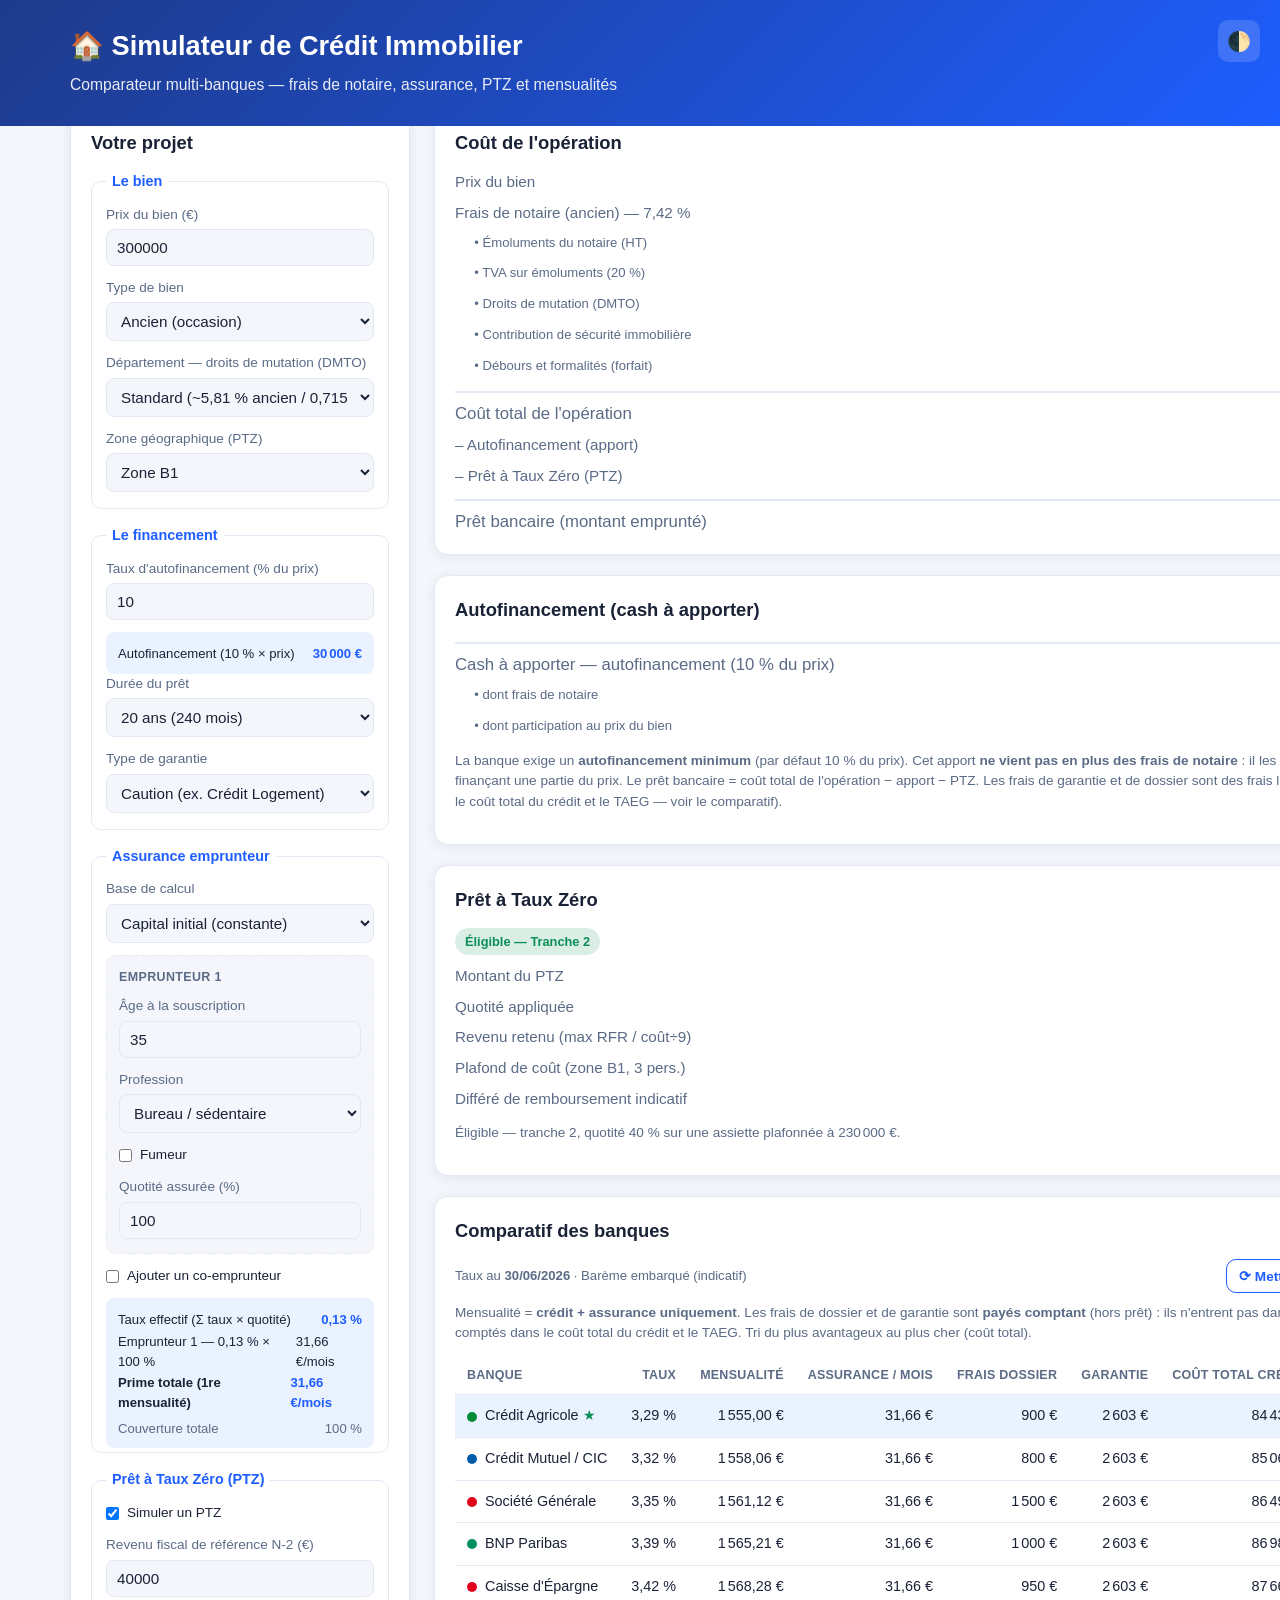
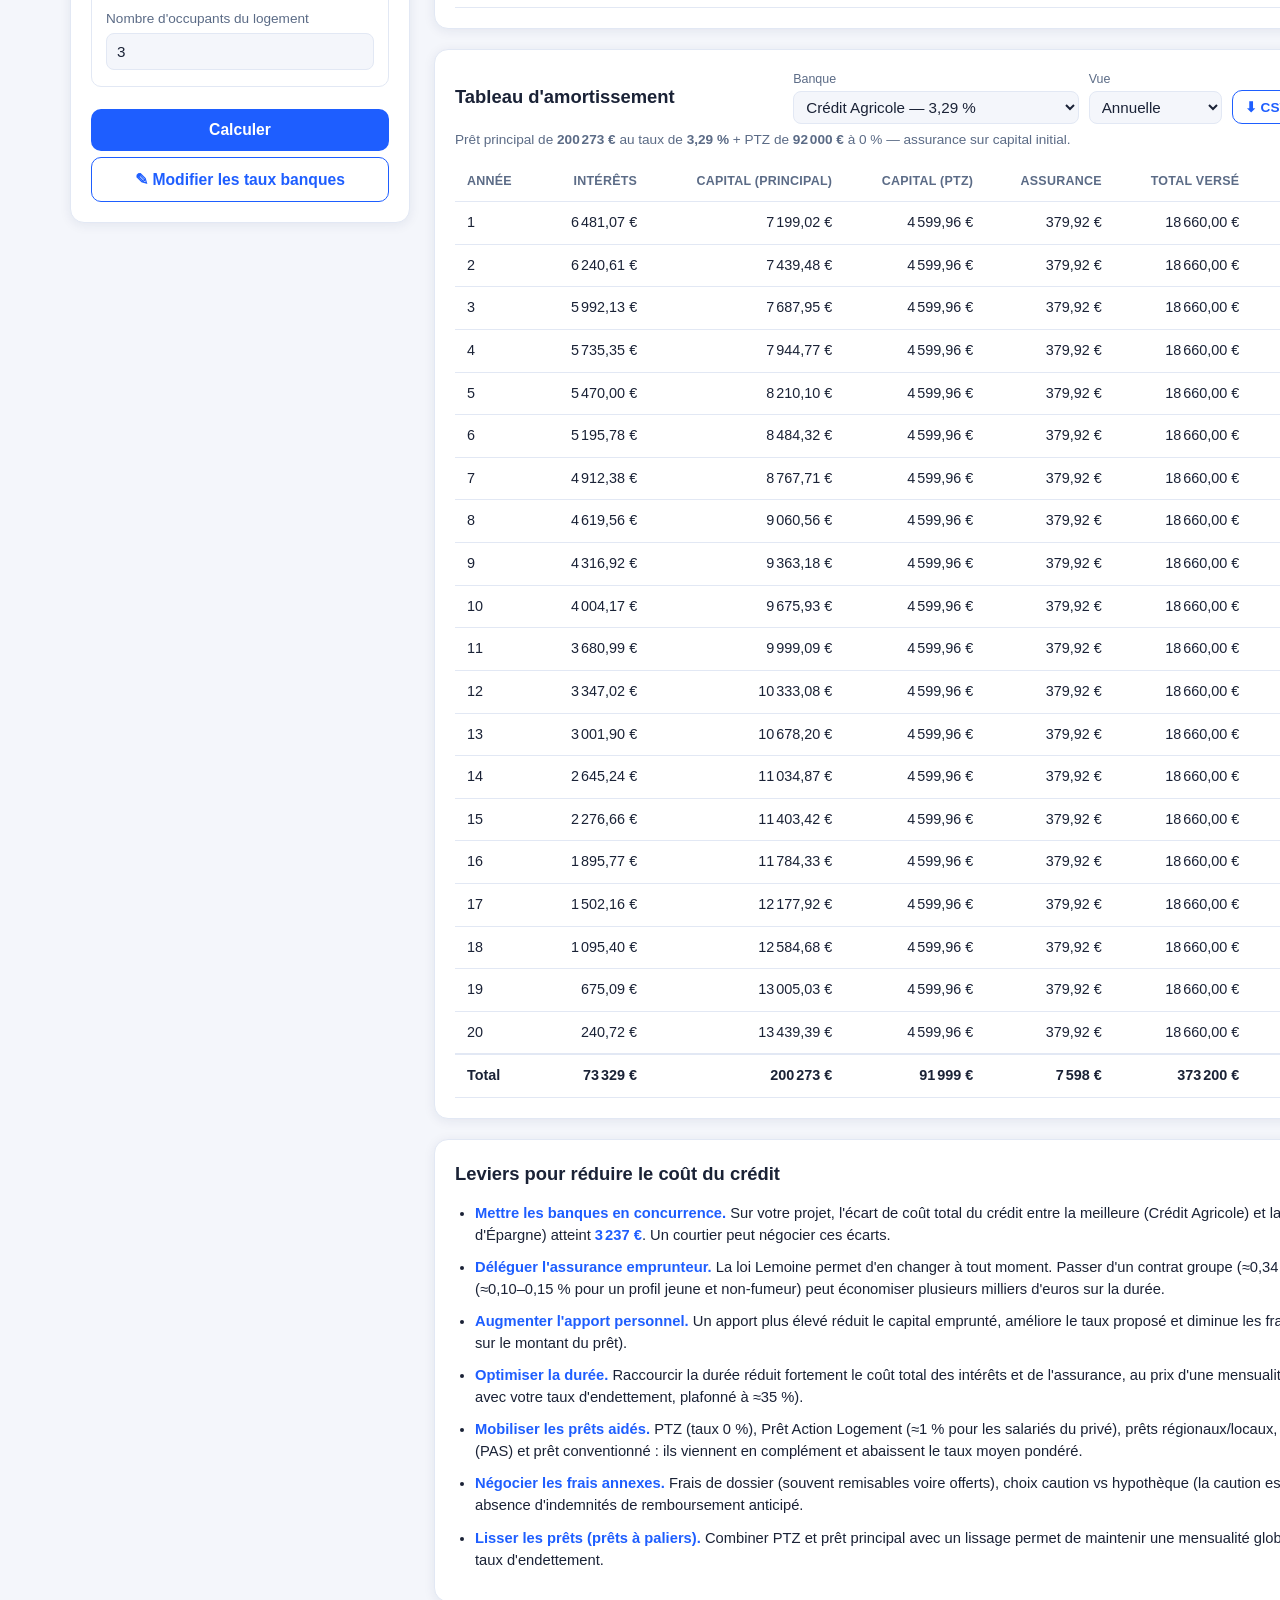
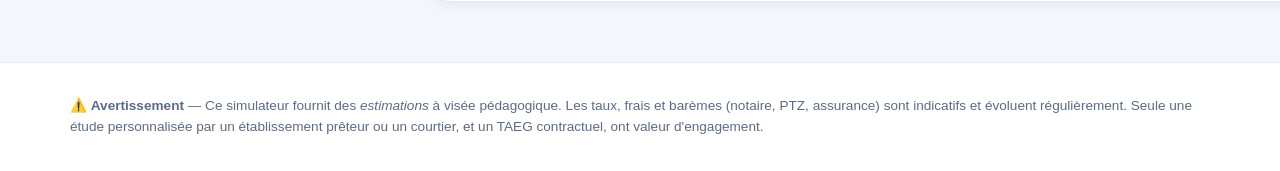
==== simulateur-credit/index.html @ 7e07e7d0 "Réorganisation : application déplacée dans le dossier simulateur-credit/ - index.html, css/, js/, da" ====
<!DOCTYPE html>
<html lang="fr">
  <head>
    <meta charset="UTF-8" />
    <meta name="viewport" content="width=device-width, initial-scale=1.0" />
    <title>Simulateur de Crédit Immobilier — Comparateur multi-banques</title>
    <meta
      name="description"
      content="Plateforme de simulation de crédit immobilier : frais de notaire (neuf/ancien), frais de dossier, assurance emprunteur, PTZ et comparaison des mensualités entre les banques les plus compétitives."
    />
    <link rel="stylesheet" href="css/styles.css" />
  </head>
  <body>
    <header class="site-header">
      <div class="wrap">
        <h1>🏠 Simulateur de Crédit Immobilier</h1>
        <p class="subtitle">
          Comparateur multi-banques — frais de notaire, assurance, PTZ et mensualités
        </p>
        <button id="theme-toggle" class="theme-toggle" title="Basculer clair/sombre" aria-label="Thème">
          🌓
        </button>
      </div>
    </header>

    <main class="wrap layout">
      <!-- ============ COLONNE DE SAISIE ============ -->
      <section class="panel inputs" aria-label="Paramètres de simulation">
        <h2>Votre projet</h2>

        <fieldset>
          <legend>Le bien</legend>
          <label>
            Prix du bien (€)
            <input type="number" id="prix" value="300000" min="0" step="1000" />
          </label>

          <label>
            Type de bien
            <select id="typeBien">
              <option value="ancien">Ancien (occasion)</option>
              <option value="neuf">Neuf (VEFA / construction)</option>
            </select>
          </label>

          <label>
            Département — droits de mutation (DMTO)
            <select id="dmto">
              <option value="">Standard (~5,81 % ancien / 0,715 % neuf)</option>
              <option value="0.0509006">Taux réduit (~5,09 % — départements concernés)</option>
              <option value="0.0631065">Majoré 2025 (+0,5 pt, ~6,31 % ancien)</option>
            </select>
          </label>

          <label>
            Zone géographique (PTZ)
            <select id="zone">
              <option value="A">Zone A</option>
              <option value="Abis">Zone A bis</option>
              <option value="B1" selected>Zone B1</option>
              <option value="B2">Zone B2</option>
              <option value="C">Zone C</option>
            </select>
          </label>
        </fieldset>

        <fieldset>
          <legend>Le financement</legend>
          <label>
            Taux d'autofinancement (% du prix)
            <input type="number" id="autofinPct" value="10" min="0" max="100" step="0.5" />
          </label>
          <div id="autofinMontant" class="assur-calc"></div>

          <label>
            Durée du prêt
            <select id="duree">
              <option value="180">15 ans (180 mois)</option>
              <option value="240" selected>20 ans (240 mois)</option>
              <option value="300">25 ans (300 mois)</option>
            </select>
          </label>

          <label>
            Type de garantie
            <select id="garantie">
              <option value="caution">Caution (ex. Crédit Logement)</option>
              <option value="hypotheque">Hypothèque / IPPD</option>
            </select>
          </label>
        </fieldset>

        <fieldset>
          <legend>Assurance emprunteur</legend>
          <label>
            Base de calcul
            <select id="assuranceBase">
              <option value="initial">Capital initial (constante)</option>
              <option value="restant">Capital restant dû (dégressive)</option>
            </select>
          </label>

          <div class="borrower">
            <div class="borrower-title">Emprunteur 1</div>
            <label>
              Âge à la souscription
              <input type="number" id="age1" value="35" min="18" max="85" step="1" />
            </label>
            <label>
              Profession
              <select id="prof1">
                <option value="sedentaire">Bureau / sédentaire</option>
                <option value="deplacements">Déplacements fréquents</option>
                <option value="manuelle">Manuelle / à risque</option>
                <option value="risque">Très à risque (hauteur, etc.)</option>
              </select>
            </label>
            <label class="checkbox"><input type="checkbox" id="fum1" /> Fumeur</label>
            <label>
              Quotité assurée (%)
              <input type="number" id="quot1" value="100" min="0" max="100" step="10" />
            </label>
          </div>

          <label class="checkbox">
            <input type="checkbox" id="coEmp" /> Ajouter un co-emprunteur
          </label>

          <div class="borrower" id="borrower2" hidden>
            <div class="borrower-title">Co-emprunteur</div>
            <label>
              Âge à la souscription
              <input type="number" id="age2" value="35" min="18" max="85" step="1" />
            </label>
            <label>
              Profession
              <select id="prof2">
                <option value="sedentaire">Bureau / sédentaire</option>
                <option value="deplacements">Déplacements fréquents</option>
                <option value="manuelle">Manuelle / à risque</option>
                <option value="risque">Très à risque (hauteur, etc.)</option>
              </select>
            </label>
            <label class="checkbox"><input type="checkbox" id="fum2" /> Fumeur</label>
            <label>
              Quotité assurée (%)
              <input type="number" id="quot2" value="100" min="0" max="100" step="10" />
            </label>
          </div>

          <div id="assuranceCalc" class="assur-calc"></div>
        </fieldset>

        <fieldset>
          <legend>Prêt à Taux Zéro (PTZ)</legend>
          <label class="checkbox">
            <input type="checkbox" id="ptzActif" checked />
            Simuler un PTZ
          </label>
          <label>
            Revenu fiscal de référence N-2 (€)
            <input type="number" id="ptzRevenus" value="40000" min="0" step="1000" />
          </label>
          <label>
            Nombre d'occupants du logement
            <input type="number" id="ptzPersonnes" value="3" min="1" max="8" step="1" />
          </label>
        </fieldset>

        <button id="simuler" class="btn-primary">Calculer</button>
        <button id="editRates" class="btn-secondary">✎ Modifier les taux banques</button>
      </section>

      <!-- ============ COLONNE DE RÉSULTATS ============ -->
      <section class="results" aria-live="polite">
        <!-- Récapitulatif coût d'acquisition -->
        <div class="panel">
          <h2>Coût de l'opération</h2>
          <div id="recapAcquisition" class="recap-grid"></div>
        </div>

        <!-- Autofinancement (cash à apporter) -->
        <div class="panel" id="comptantPanel">
          <h2>Autofinancement (cash à apporter)</h2>
          <div id="comptantRecap" class="recap-grid"></div>
          <p class="hint" style="margin-top:12px">
            La banque exige un <strong>autofinancement minimum</strong> (par défaut 10 % du prix).
            Cet apport <strong>ne vient pas en plus des frais de notaire</strong> : il les couvre
            (~les frais), le reste finançant une partie du prix. Le prêt bancaire = coût total de
            l'opération − apport − PTZ. Les frais de garantie et de dossier sont des frais liés au
            crédit (comptés dans le coût total du crédit et le TAEG — voir le comparatif).
          </p>
        </div>

        <!-- PTZ -->
        <div class="panel" id="ptzPanel">
          <h2>Prêt à Taux Zéro</h2>
          <div id="ptzResult"></div>
        </div>

        <!-- Comparatif banques -->
        <div class="panel">
          <h2>Comparatif des banques</h2>
          <div class="rates-toolbar">
            <span id="ratesMeta" class="rates-meta"></span>
            <span class="rates-actions">
              <button id="updateRates" class="btn-secondary compact" title="Charger les taux depuis le flux configuré">⟳ Mettre à jour</button>
              <button id="editRates2" class="btn-secondary compact">✎ Modifier</button>
            </span>
          </div>
          <div id="ratesStatus" class="rates-status" hidden></div>
          <p class="hint">
            Mensualité = <strong>crédit + assurance uniquement</strong>. Les frais de dossier et de
            garantie sont <strong>payés comptant</strong> (hors prêt) : ils n'entrent pas dans la
            mensualité, mais sont comptés dans le coût total du crédit et le TAEG. Tri du plus
            avantageux au plus cher (coût total).
          </p>
          <div class="table-scroll">
            <table id="comparatif" class="compare-table">
              <thead>
                <tr>
                  <th>Banque</th>
                  <th>Taux</th>
                  <th>Mensualité</th>
                  <th>Assurance / mois</th>
                  <th>Frais dossier</th>
                  <th>Garantie</th>
                  <th>Coût total crédit</th>
                  <th>TAEG approché</th>
                </tr>
              </thead>
              <tbody></tbody>
            </table>
          </div>
        </div>

        <!-- Tableau d'amortissement -->
        <div class="panel" id="amortPanel">
          <div class="amort-head">
            <h2>Tableau d'amortissement</h2>
            <div class="amort-controls no-print">
              <label class="inline">
                Banque
                <select id="amortBanque"></select>
              </label>
              <label class="inline">
                Vue
                <select id="amortVue">
                  <option value="annuel">Annuelle</option>
                  <option value="mensuel">Mensuelle</option>
                </select>
              </label>
              <button id="exportCsv" class="btn-secondary compact">⬇ CSV</button>
              <button id="exportPdf" class="btn-secondary compact">🖨 Imprimer / PDF</button>
            </div>
          </div>
          <div id="amortMeta" class="hint"></div>
          <div class="table-scroll">
            <table id="amortTable" class="amort-table">
              <thead></thead>
              <tbody></tbody>
              <tfoot></tfoot>
            </table>
          </div>
        </div>

        <!-- Leviers d'optimisation -->
        <div class="panel levers">
          <h2>Leviers pour réduire le coût du crédit</h2>
          <ul id="leviers"></ul>
        </div>
      </section>
    </main>

    <!-- Modale d'édition des taux -->
    <div id="ratesModal" class="modal" hidden>
      <div class="modal-box">
        <h2>Taux &amp; frais par banque</h2>
        <p class="hint">
          Ajustez les taux nominaux (hors assurance) et consultez la page officielle de chaque
          banque via le lien « source ». Les taux sont mémorisés localement.
        </p>

        <fieldset>
          <legend>Mise à jour automatique</legend>
          <label>
            URL du flux de taux (JSON, CORS requis)
            <input type="url" id="feedUrl" placeholder="https://exemple.com/taux.json" />
          </label>
          <p class="hint">
            Le navigateur ne peut pas lire directement les sites des banques (CORS). Pointez vers
            un flux JSON que vous alimentez (courtier, agrégateur, ou script serveur). Voir
            <code>data/taux.sample.json</code> pour le format.
          </p>
          <div class="modal-actions">
            <button id="fetchRates" class="btn-secondary compact">⟳ Actualiser depuis la source</button>
            <button id="resetRates" class="btn-secondary compact">↺ Rétablir le barème embarqué</button>
          </div>
          <div id="modalStatus" class="rates-status" hidden></div>
        </fieldset>

        <div class="table-scroll">
          <table id="ratesTable" class="rates-table">
            <thead>
              <tr>
                <th>Banque</th>
                <th>Taux 15 ans (%)</th>
                <th>Taux 20 ans (%)</th>
                <th>Taux 25 ans (%)</th>
                <th>Frais dossier</th>
                <th>Source</th>
              </tr>
            </thead>
            <tbody></tbody>
          </table>
        </div>
        <div class="modal-actions">
          <button id="ratesSave" class="btn-primary">Appliquer</button>
          <button id="ratesClose" class="btn-secondary">Fermer</button>
        </div>
      </div>
    </div>

    <footer class="site-footer">
      <div class="wrap">
        <p>
          ⚠️ <strong>Avertissement</strong> — Ce simulateur fournit des <em>estimations</em> à
          visée pédagogique. Les taux, frais et barèmes (notaire, PTZ, assurance) sont indicatifs
          et évoluent régulièrement. Seule une étude personnalisée par un établissement prêteur ou
          un courtier, et un TAEG contractuel, ont valeur d'engagement.
        </p>
      </div>
    </footer>

    <script src="js/finance.js"></script>
    <script src="js/data.js"></script>
    <script src="js/rates.js"></script>
    <script src="js/app.js"></script>
  </body>
</html>
---- simulateur-credit/css/styles.css ----
/* styles.css — Simulateur de crédit immobilier */
:root {
  --bg: #f4f6fb;
  --panel: #ffffff;
  --ink: #1a2236;
  --muted: #5b6b86;
  --accent: #1e5eff;
  --accent-ink: #ffffff;
  --border: #e2e8f4;
  --good: #0a8f56;
  --bad: #d13c3c;
  --highlight: #eaf1ff;
  --shadow: 0 2px 12px rgba(20, 40, 90, 0.08);
  --radius: 14px;
}
:root[data-theme="dark"] {
  --bg: #0f1420;
  --panel: #182034;
  --ink: #e8edf7;
  --muted: #9aa8c2;
  --accent: #4f83ff;
  --accent-ink: #0b1020;
  --border: #26314a;
  --good: #38d08a;
  --bad: #ff6b6b;
  --highlight: #1d2942;
  --shadow: 0 2px 16px rgba(0, 0, 0, 0.4);
}

* {
  box-sizing: border-box;
}
body {
  margin: 0;
  font-family: -apple-system, BlinkMacSystemFont, "Segoe UI", Roboto, Helvetica, Arial, sans-serif;
  background: var(--bg);
  color: var(--ink);
  line-height: 1.5;
}
.wrap {
  max-width: 1180px;
  margin: 0 auto;
  padding: 0 20px;
}

/* Header */
.site-header {
  background: linear-gradient(135deg, #1e3a8a, #1e5eff);
  color: #fff;
  padding: 26px 0 30px;
  position: relative;
}
.site-header h1 {
  margin: 0;
  font-size: 1.7rem;
}
.subtitle {
  margin: 6px 0 0;
  opacity: 0.9;
  font-size: 0.98rem;
}
.theme-toggle {
  position: absolute;
  top: 20px;
  right: 20px;
  background: rgba(255, 255, 255, 0.15);
  border: none;
  color: #fff;
  font-size: 1.2rem;
  border-radius: 10px;
  width: 42px;
  height: 42px;
  cursor: pointer;
}
.theme-toggle:hover {
  background: rgba(255, 255, 255, 0.28);
}

/* Layout */
.layout {
  display: grid;
  grid-template-columns: 340px 1fr;
  gap: 24px;
  margin: -18px auto 40px;
  align-items: start;
}
@media (max-width: 900px) {
  .layout {
    grid-template-columns: 1fr;
  }
}

.panel {
  background: var(--panel);
  border: 1px solid var(--border);
  border-radius: var(--radius);
  padding: 20px;
  box-shadow: var(--shadow);
  margin-bottom: 20px;
}
.panel h2 {
  margin: 0 0 14px;
  font-size: 1.15rem;
}

/* Formulaire */
fieldset {
  border: 1px solid var(--border);
  border-radius: 10px;
  margin: 0 0 16px;
  padding: 12px 14px 4px;
}
legend {
  font-weight: 600;
  font-size: 0.9rem;
  color: var(--accent);
  padding: 0 6px;
}
label {
  display: block;
  margin-bottom: 12px;
  font-size: 0.85rem;
  color: var(--muted);
  font-weight: 500;
}
label.checkbox {
  display: flex;
  align-items: center;
  gap: 8px;
  color: var(--ink);
}
input[type="number"],
select {
  width: 100%;
  margin-top: 4px;
  padding: 9px 10px;
  border: 1px solid var(--border);
  border-radius: 8px;
  background: var(--bg);
  color: var(--ink);
  font-size: 0.95rem;
}
label.checkbox input {
  width: auto;
  margin: 0;
}
input:focus,
select:focus {
  outline: 2px solid var(--accent);
  outline-offset: 1px;
}

.btn-primary,
.btn-secondary {
  width: 100%;
  padding: 12px;
  border: none;
  border-radius: 10px;
  font-size: 0.98rem;
  font-weight: 600;
  cursor: pointer;
  margin-top: 6px;
}
.btn-primary {
  background: var(--accent);
  color: var(--accent-ink);
}
.btn-primary:hover {
  filter: brightness(1.08);
}
.btn-secondary {
  background: transparent;
  color: var(--accent);
  border: 1px solid var(--accent);
}
.btn-secondary:hover {
  background: var(--highlight);
}

/* Récap acquisition */
.recap-grid {
  display: grid;
  grid-template-columns: 1fr auto;
  gap: 8px 16px;
  font-size: 0.95rem;
}
.recap-grid .lbl {
  color: var(--muted);
}
.recap-grid .val {
  text-align: right;
  font-variant-numeric: tabular-nums;
  font-weight: 600;
}
.recap-grid .total {
  border-top: 2px solid var(--border);
  padding-top: 8px;
  margin-top: 4px;
  font-size: 1.05rem;
}
.recap-grid .sub {
  font-size: 0.82rem;
  color: var(--muted);
  padding-left: 12px;
}
.recap-grid .val.accent {
  color: var(--accent);
}
.recap-grid .val.good {
  color: var(--good);
}
.recap-grid .val.bad {
  color: var(--bad);
}

/* Tables */
.table-scroll {
  overflow-x: auto;
}
table {
  width: 100%;
  border-collapse: collapse;
  font-size: 0.9rem;
}
th,
td {
  padding: 10px 12px;
  text-align: right;
  border-bottom: 1px solid var(--border);
  white-space: nowrap;
}
th:first-child,
td:first-child {
  text-align: left;
}
thead th {
  color: var(--muted);
  font-weight: 600;
  font-size: 0.78rem;
  text-transform: uppercase;
  letter-spacing: 0.02em;
}
.compare-table tbody tr.best {
  background: var(--highlight);
}
.compare-table tbody tr.best td:first-child::after {
  content: " ★";
  color: var(--good);
}
td.num {
  font-variant-numeric: tabular-nums;
}
.bank-dot {
  display: inline-block;
  width: 10px;
  height: 10px;
  border-radius: 50%;
  margin-right: 8px;
  vertical-align: middle;
}
.hint {
  color: var(--muted);
  font-size: 0.85rem;
  margin: 0 0 12px;
}

/* Assurance emprunteur — blocs par assuré */
.borrower {
  border: 1px dashed var(--border);
  border-radius: 10px;
  padding: 12px 12px 2px;
  margin: 4px 0 12px;
  background: var(--bg);
}
.borrower[hidden] {
  display: none;
}
.borrower-title {
  font-size: 0.78rem;
  font-weight: 700;
  text-transform: uppercase;
  letter-spacing: 0.03em;
  color: var(--muted);
  margin-bottom: 10px;
}
.assur-calc {
  font-size: 0.82rem;
  color: var(--ink);
  background: var(--highlight);
  border-radius: 8px;
  padding: 10px 12px;
  margin-top: 4px;
}
.assur-calc .big {
  font-weight: 700;
  color: var(--accent);
}
.assur-calc .line {
  display: flex;
  justify-content: space-between;
  gap: 8px;
  margin-top: 2px;
}

/* Barre d'outils des taux */
.rates-toolbar {
  display: flex;
  flex-wrap: wrap;
  align-items: center;
  justify-content: space-between;
  gap: 8px;
  margin-bottom: 10px;
}
.rates-meta {
  font-size: 0.82rem;
  color: var(--muted);
}
.rates-meta a {
  color: var(--accent);
}
.rates-actions {
  display: flex;
  gap: 8px;
}
.rates-status {
  font-size: 0.85rem;
  padding: 9px 12px;
  border-radius: 8px;
  margin-bottom: 12px;
}
.rates-status.ok {
  background: rgba(10, 143, 86, 0.14);
  color: var(--good);
}
.rates-status.err {
  background: rgba(209, 60, 60, 0.13);
  color: var(--bad);
}
.rates-status.info {
  background: var(--highlight);
  color: var(--ink);
}
.rates-table a {
  color: var(--accent);
  font-size: 0.82rem;
}

/* PTZ */
.ptz-badge {
  display: inline-block;
  padding: 4px 10px;
  border-radius: 20px;
  font-size: 0.8rem;
  font-weight: 600;
  margin-bottom: 10px;
}
.ptz-badge.ok {
  background: rgba(10, 143, 86, 0.15);
  color: var(--good);
}
.ptz-badge.no {
  background: rgba(209, 60, 60, 0.13);
  color: var(--bad);
}

/* Leviers */
.levers ul {
  margin: 0;
  padding-left: 20px;
}
.levers li {
  margin-bottom: 10px;
  font-size: 0.92rem;
}
.levers li strong {
  color: var(--accent);
}

/* Modale */
.modal {
  position: fixed;
  inset: 0;
  background: rgba(10, 16, 30, 0.55);
  display: flex;
  align-items: center;
  justify-content: center;
  padding: 20px;
  z-index: 100;
}
.modal[hidden] {
  display: none;
}
.modal-box {
  background: var(--panel);
  border-radius: var(--radius);
  padding: 24px;
  max-width: 700px;
  width: 100%;
  max-height: 90vh;
  overflow-y: auto;
  box-shadow: var(--shadow);
}
.rates-table input {
  width: 90px;
  padding: 6px;
}
.modal-actions {
  display: flex;
  gap: 12px;
  margin-top: 18px;
}
.modal-actions button {
  width: auto;
  flex: 1;
}

/* Tableau d'amortissement */
.amort-head {
  display: flex;
  flex-wrap: wrap;
  align-items: center;
  justify-content: space-between;
  gap: 12px;
  margin-bottom: 6px;
}
.amort-head h2 {
  margin: 0;
}
.amort-controls {
  display: flex;
  flex-wrap: wrap;
  align-items: flex-end;
  gap: 10px;
}
label.inline {
  margin: 0;
  font-size: 0.78rem;
}
label.inline select {
  margin-top: 2px;
  padding: 6px 8px;
}
.btn-secondary.compact {
  width: auto;
  padding: 8px 12px;
  margin: 0;
  font-size: 0.85rem;
}
.amort-table tfoot td {
  font-weight: 700;
  border-top: 2px solid var(--border);
}
.amort-table tbody tr:hover {
  background: var(--highlight);
}
#amortMeta {
  margin-bottom: 12px;
}

/* Impression / PDF : n'imprimer que le tableau d'amortissement */
@media print {
  body * {
    visibility: hidden;
  }
  #amortPanel,
  #amortPanel * {
    visibility: visible;
  }
  #amortPanel {
    position: absolute;
    inset: 0;
    margin: 0;
    border: none;
    box-shadow: none;
  }
  .no-print {
    display: none !important;
  }
  .table-scroll {
    overflow: visible;
  }
}

/* Footer */
.site-footer {
  background: var(--panel);
  border-top: 1px solid var(--border);
  padding: 20px 0;
  font-size: 0.85rem;
  color: var(--muted);
}
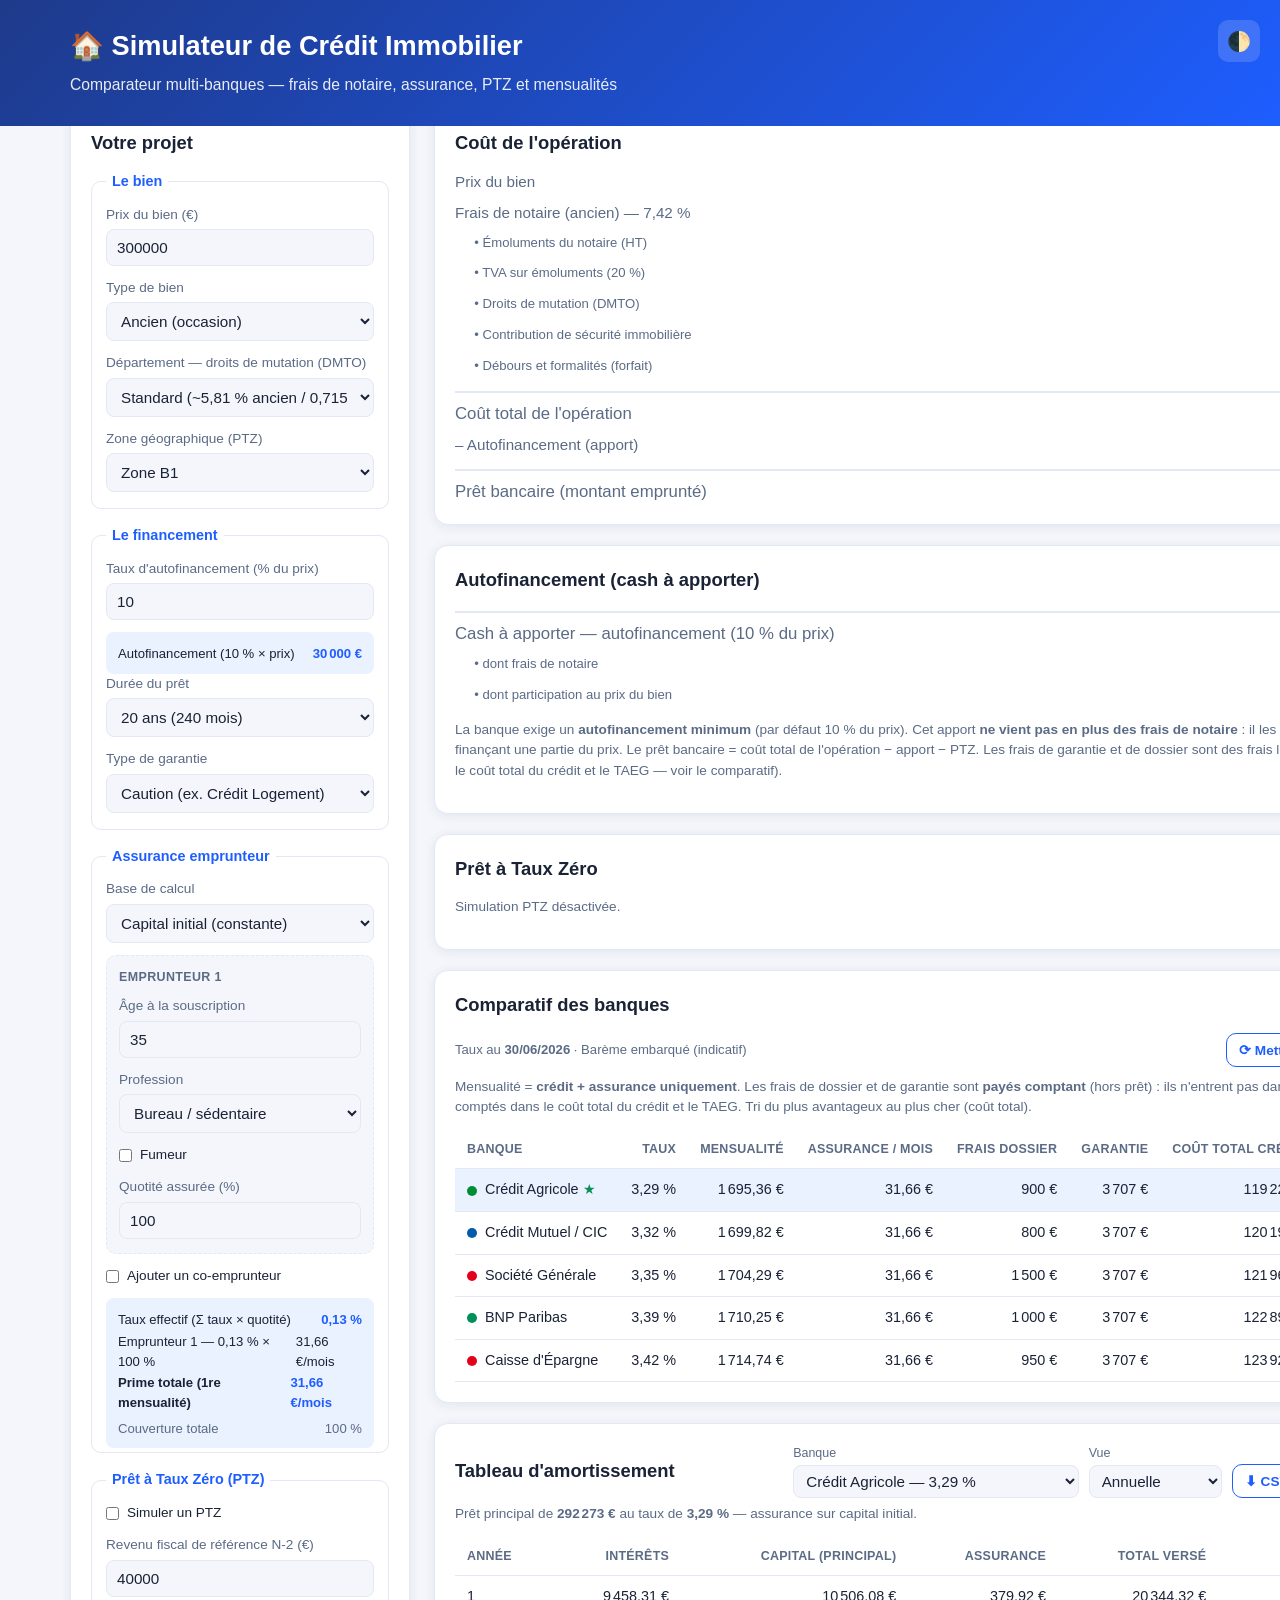
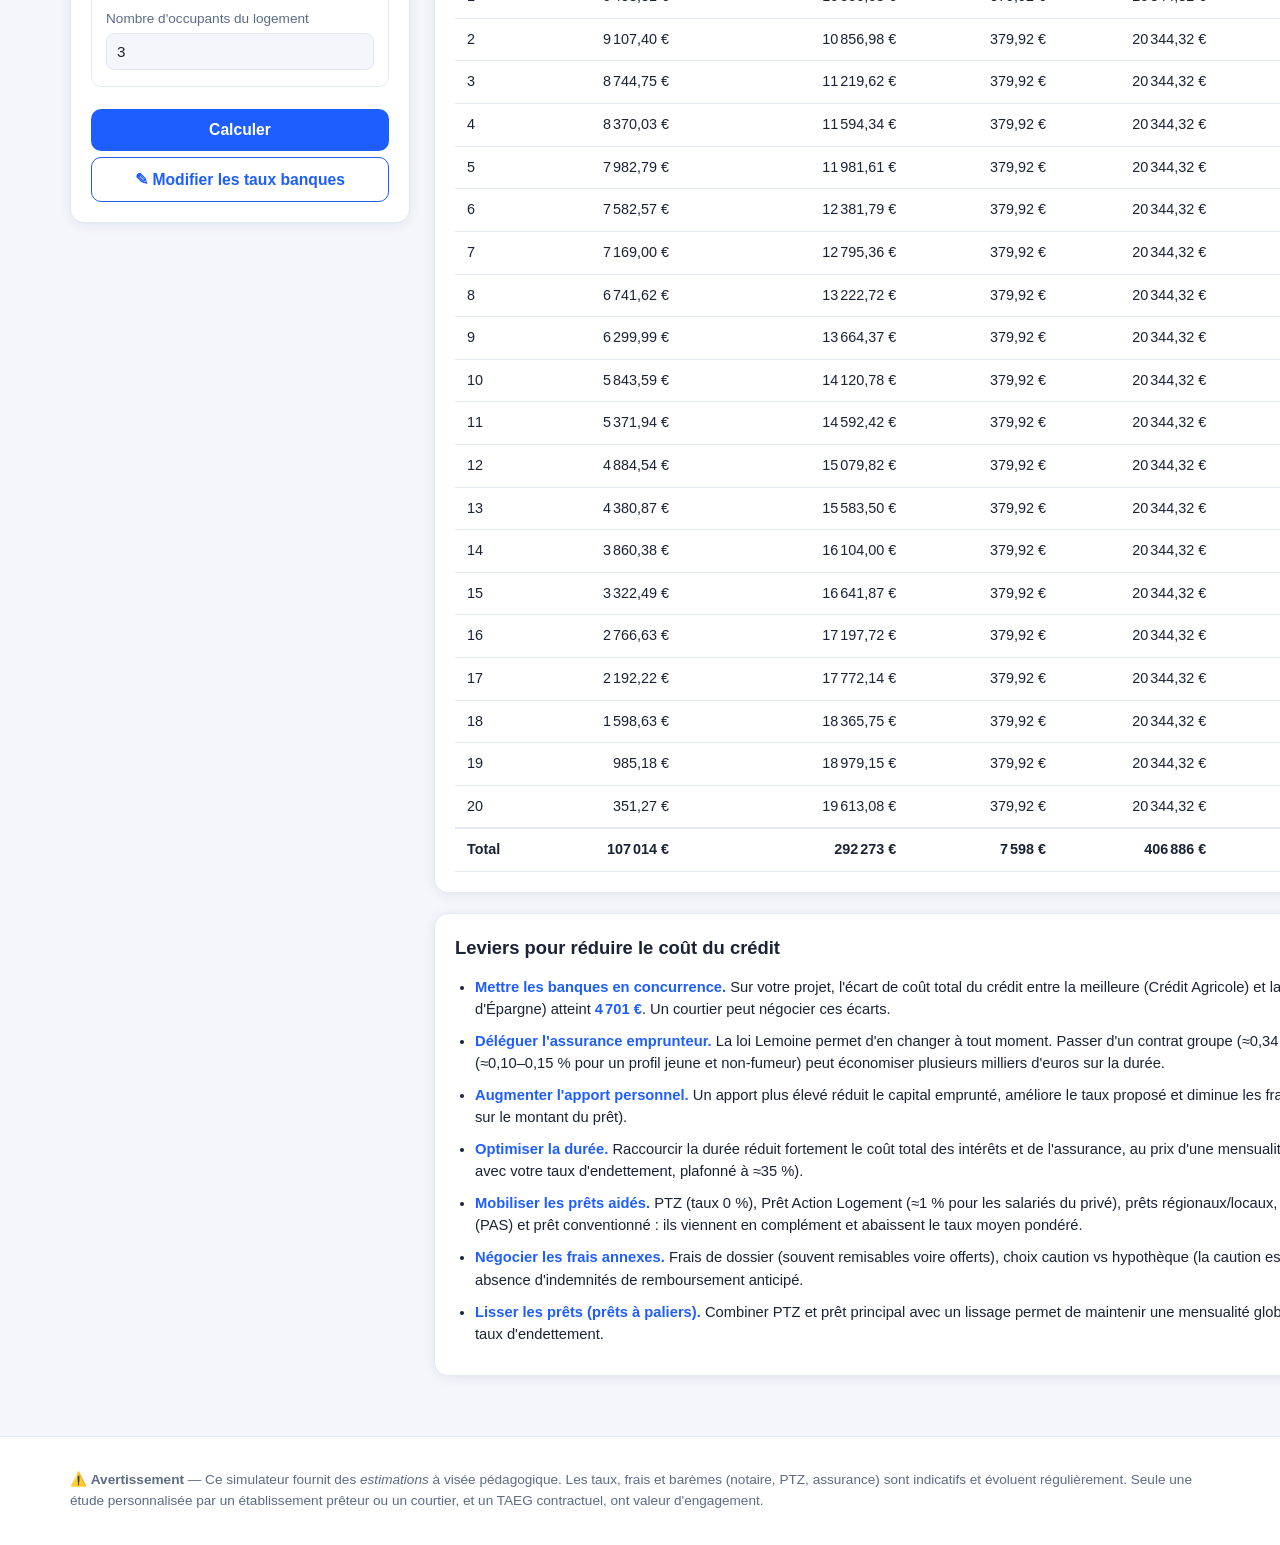
==== commit 32c98ffb: "UI : case « Simuler un PTZ » décochée par défaut Co-Authored-By: Claude Opus 4.8 <noreply@anthropic." ====
--- a/simulateur-credit/index.html
+++ b/simulateur-credit/index.html
@@ -154,7 +154,7 @@
         <fieldset>
           <legend>Prêt à Taux Zéro (PTZ)</legend>
           <label class="checkbox">
-            <input type="checkbox" id="ptzActif" checked />
+            <input type="checkbox" id="ptzActif" />
             Simuler un PTZ
           </label>
           <label>
